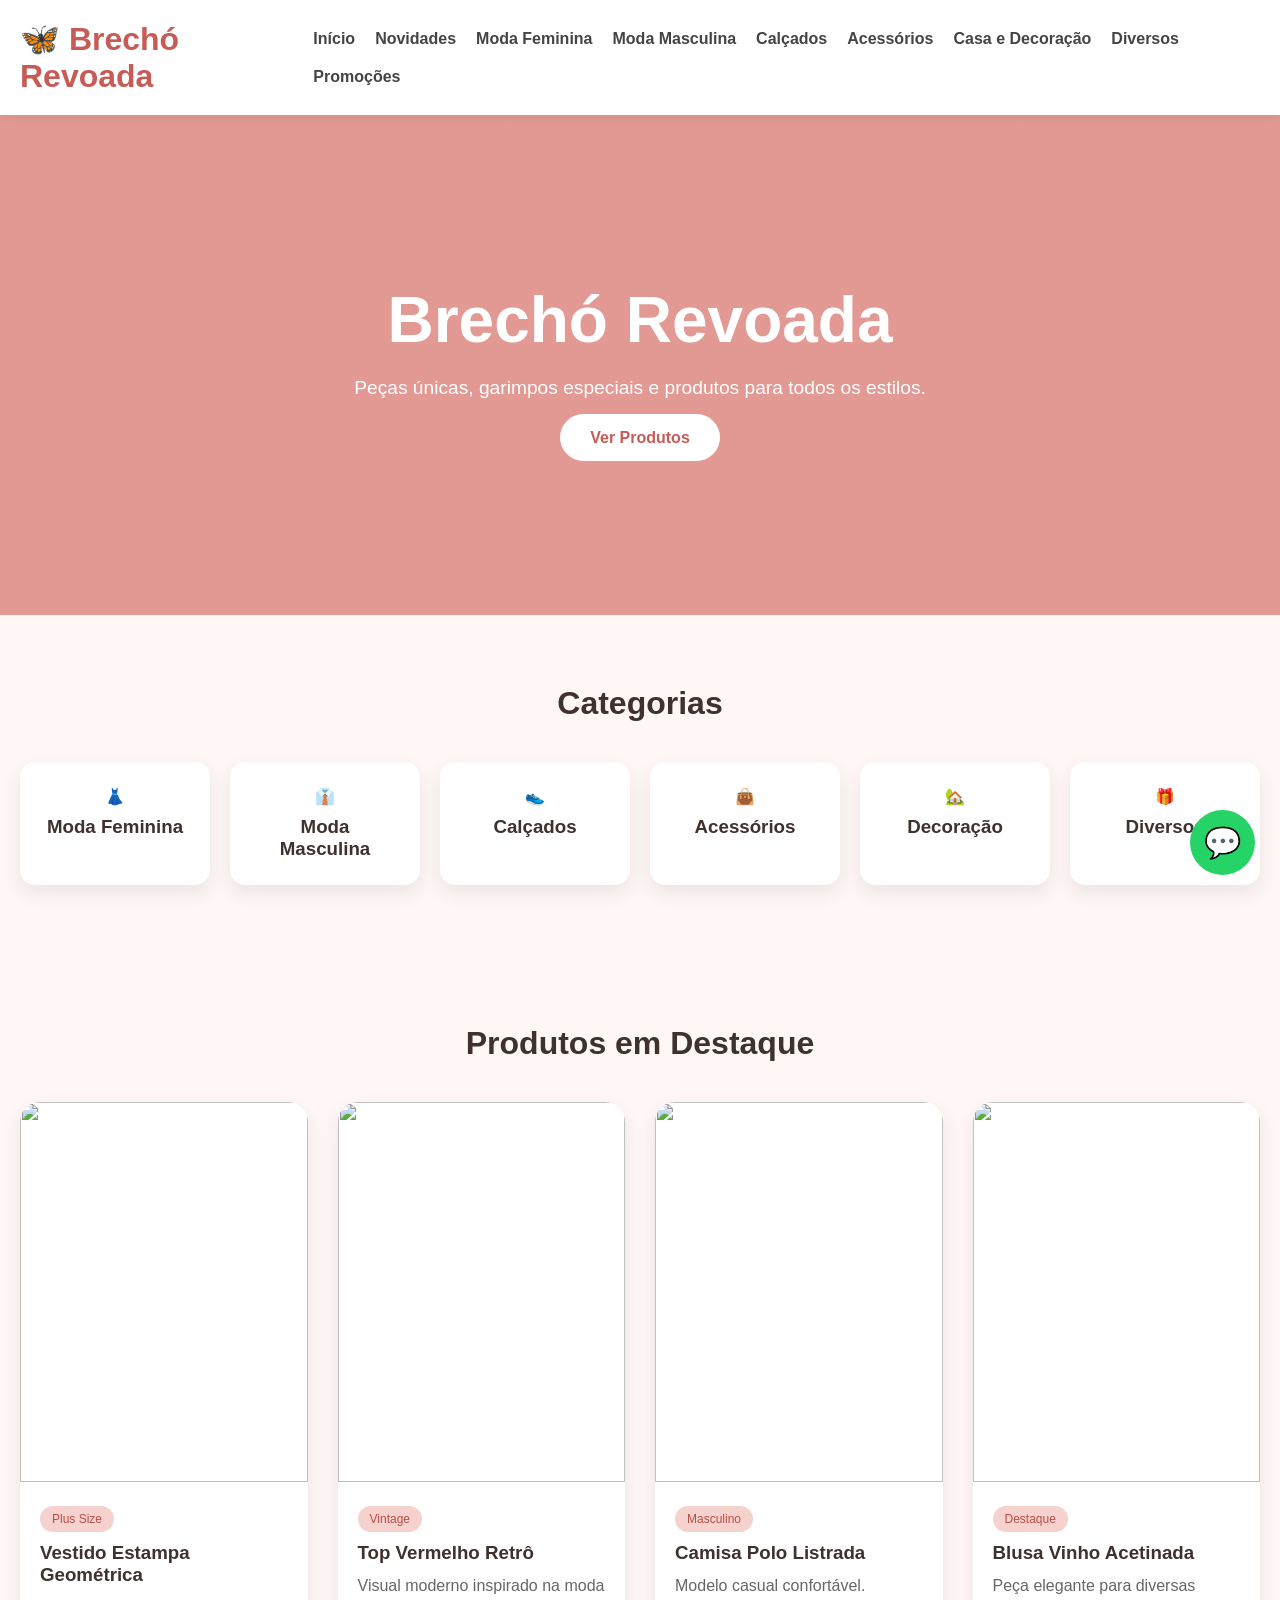
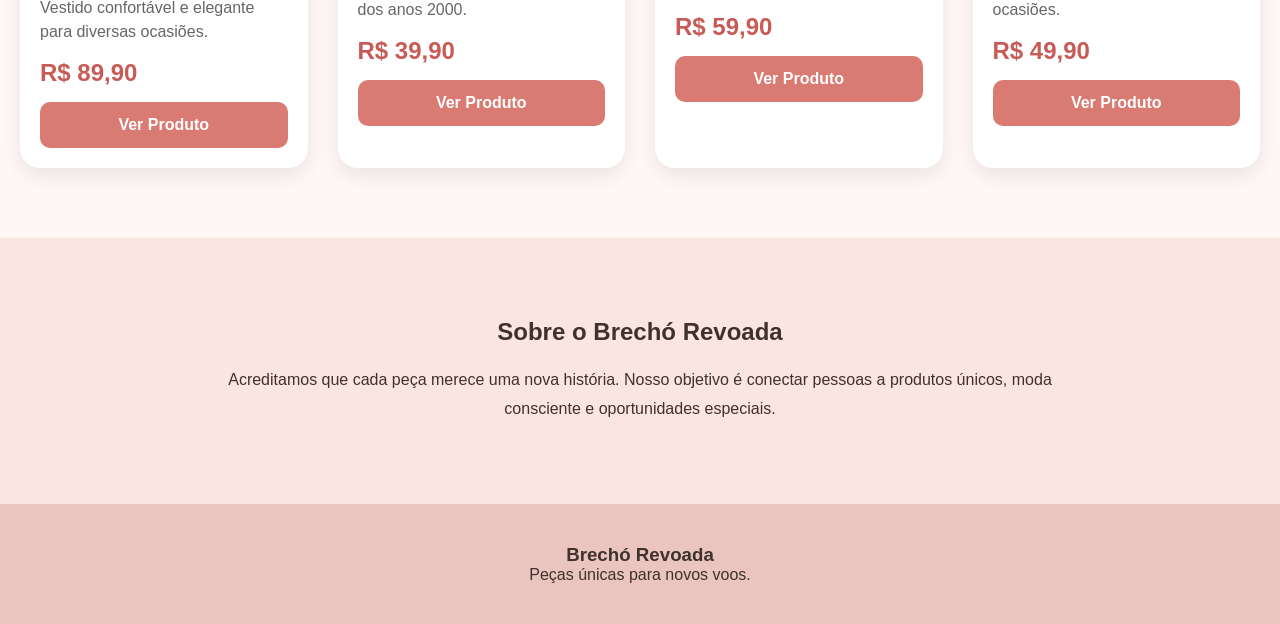
==== index.html @ b34c31a0 "Create index.html" ====
<!DOCTYPE html>
<html lang="pt-BR">
<head>
<meta charset="UTF-8">
<meta name="viewport" content="width=device-width, initial-scale=1.0">

<title>Brechó Revoada</title>

<link rel="preconnect" href="https://fonts.googleapis.com">
<link rel="preconnect" href="https://fonts.gstatic.com" crossorigin>

<style>

:root{
--primary:#D97A73;
--primary-dark:#C75B56;
--bg:#FFF7F5;
--card:#FFFFFF;
--text:#3F312D;
--shadow:0 8px 20px rgba(0,0,0,.08);
}

*{
margin:0;
padding:0;
box-sizing:border-box;
scroll-behavior:smooth;
}

body{
font-family:Arial, sans-serif;
background:var(--bg);
color:var(--text);
}

/* HEADER */

header{
background:#fff;
position:sticky;
top:0;
z-index:1000;
box-shadow:0 2px 10px rgba(0,0,0,.08);
}

.navbar{
max-width:1400px;
margin:auto;
padding:20px;
display:flex;
justify-content:space-between;
align-items:center;
}

.logo{
font-size:2rem;
font-weight:bold;
color:var(--primary-dark);
}

nav{
display:flex;
gap:20px;
flex-wrap:wrap;
}

nav a{
text-decoration:none;
color:#444;
font-weight:600;
}

nav a:hover{
color:var(--primary);
}

/* HERO */

.hero{
height:500px;
background:
linear-gradient(
rgba(217,122,115,.75),
rgba(217,122,115,.75)
),
url("https://images.unsplash.com/photo-1483985988355-763728e1935b");

background-size:cover;
background-position:center;

display:flex;
align-items:center;
justify-content:center;
text-align:center;
color:white;
}

.hero-content{
max-width:700px;
padding:20px;
}

.hero h1{
font-size:4rem;
margin-bottom:20px;
}

.hero p{
font-size:1.2rem;
margin-bottom:30px;
}

.hero a{

background:white;
color:var(--primary-dark);

padding:15px 30px;
border-radius:30px;

text-decoration:none;
font-weight:bold;
}

/* CATEGORIAS */

.section{
padding:70px 20px;
}

.container{
max-width:1300px;
margin:auto;
}

.section-title{
text-align:center;
margin-bottom:40px;
font-size:2rem;
}

.categories{
display:grid;
grid-template-columns:repeat(auto-fit,minmax(180px,1fr));
gap:20px;
}

.category{
background:white;
padding:25px;
border-radius:15px;
text-align:center;
box-shadow:var(--shadow);
transition:.3s;
}

.category:hover{
transform:translateY(-6px);
}

.category h3{
margin-top:10px;
}

/* PRODUTOS */

.products{
display:grid;
grid-template-columns:repeat(auto-fit,minmax(280px,1fr));
gap:30px;
}

.card{
background:white;
border-radius:20px;
overflow:hidden;
box-shadow:var(--shadow);
}

.card img{
width:100%;
height:380px;
object-fit:cover;
}

.card-body{
padding:20px;
}

.tag{
background:#F5D2CE;
color:#B94E47;
display:inline-block;
padding:6px 12px;
border-radius:15px;
font-size:12px;
margin-bottom:10px;
}

.card h3{
margin-bottom:10px;
}

.card p{
color:#666;
line-height:1.5;
}

.price{
font-size:1.5rem;
font-weight:bold;
margin-top:15px;
color:var(--primary-dark);
}

.btn{
display:block;
margin-top:15px;
text-align:center;
background:var(--primary);
color:white;
padding:14px;
border-radius:10px;
text-decoration:none;
font-weight:bold;
}

/* MODAL */

.modal{
display:none;
position:fixed;
inset:0;
background:rgba(0,0,0,.7);
justify-content:center;
align-items:center;
padding:20px;
z-index:5000;
}

.modal-content{
background:white;
max-width:900px;
width:100%;
border-radius:20px;
overflow:hidden;
display:grid;
grid-template-columns:1fr 1fr;
}

.modal-content img{
width:100%;
height:100%;
object-fit:cover;
}

.info{
padding:30px;
}

.info h2{
margin-bottom:15px;
}

.info p{
line-height:1.6;
}

.close{
float:right;
cursor:pointer;
font-size:30px;
}

/* SOBRE */

.about{
background:#FBE5E2;
padding:80px 20px;
text-align:center;
}

.about p{
max-width:900px;
margin:auto;
margin-top:20px;
line-height:1.8;
}

/* FOOTER */

footer{
background:#EAC4BE;
padding:40px;
text-align:center;
}

/* WHATSAPP */

.whatsapp{
position:fixed;
bottom:25px;
right:25px;

width:65px;
height:65px;

background:#25D366;
border-radius:50%;

display:flex;
justify-content:center;
align-items:center;

color:white;
font-size:30px;
text-decoration:none;
}

/* RESPONSIVO */

@media(max-width:768px){

.hero h1{
font-size:2.5rem;
}

.modal-content{
grid-template-columns:1fr;
}

nav{
display:none;
}

}

</style>
</head>
<body>

<header>

<div class="navbar">

<div class="logo">
🦋 Brechó Revoada
</div>

<nav>

<a href="#">Início</a>
<a href="#">Novidades</a>
<a href="#">Moda Feminina</a>
<a href="#">Moda Masculina</a>
<a href="#">Calçados</a>
<a href="#">Acessórios</a>
<a href="#">Casa e Decoração</a>
<a href="#">Diversos</a>
<a href="#">Promoções</a>

</nav>

</div>

</header>

<section class="hero">

<div class="hero-content">

<h1>Brechó Revoada</h1>

<p>
Peças únicas, garimpos especiais e produtos para todos os estilos.
</p>

<a href="#produtos">
Ver Produtos
</a>

</div>

</section>

<section class="section">

<div class="container">

<h2 class="section-title">
Categorias
</h2>

<div class="categories">

<div class="category">👗<h3>Moda Feminina</h3></div>

<div class="category">👔<h3>Moda Masculina</h3></div>

<div class="category">👟<h3>Calçados</h3></div>

<div class="category">👜<h3>Acessórios</h3></div>

<div class="category">🏡<h3>Decoração</h3></div>

<div class="category">🎁<h3>Diversos</h3></div>

</div>

</div>

</section>

<section class="section" id="produtos">

<div class="container">

<h2 class="section-title">
Produtos em Destaque
</h2>

<div class="products">

<div class="card">

<img src="vestido-geometrico.jpg">

<div class="card-body">

<span class="tag">Plus Size</span>

<h3>Vestido Estampa Geométrica</h3>

<p>
Vestido confortável e elegante para diversas ocasiões.
</p>

<div class="price">
R$ 89,90
</div>

<a href="#" class="btn"
onclick="abrirProduto(
'vestido-geometrico.jpg',
'Vestido Estampa Geométrica',
'Vestido longo com estampa geométrica exclusiva.',
'89,90'
)">
Ver Produto
</a>

</div>

</div>

<div class="card">

<img src="top-vermelho.jpg">

<div class="card-body">

<span class="tag">Vintage</span>

<h3>Top Vermelho Retrô</h3>

<p>
Visual moderno inspirado na moda dos anos 2000.
</p>

<div class="price">
R$ 39,90
</div>

<a href="#" class="btn"
onclick="abrirProduto(
'top-vermelho.jpg',
'Top Vermelho Retrô',
'Peça estilosa para compor looks modernos.',
'39,90'
)">
Ver Produto
</a>

</div>

</div>

<div class="card">

<img src="camisa-polo.jpg">

<div class="card-body">

<span class="tag">Masculino</span>

<h3>Camisa Polo Listrada</h3>

<p>
Modelo casual confortável.
</p>

<div class="price">
R$ 59,90
</div>

<a href="#" class="btn"
onclick="abrirProduto(
'camisa-polo.jpg',
'Camisa Polo Listrada',
'Camisa polo clássica e confortável.',
'59,90'
)">
Ver Produto
</a>

</div>

</div>

<div class="card">

<img src="blusa-vinho.jpg">

<div class="card-body">

<span class="tag">Destaque</span>

<h3>Blusa Vinho Acetinada</h3>

<p>
Peça elegante para diversas ocasiões.
</p>

<div class="price">
R$ 49,90
</div>

<a href="#" class="btn"
onclick="abrirProduto(
'blusa-vinho.jpg',
'Blusa Vinho Acetinada',
'Elegante e sofisticada.',
'49,90'
)">
Ver Produto
</a>

</div>

</div>

</div>

</div>

</section>

<section class="about">

<h2>
Sobre o Brechó Revoada
</h2>

<p>
Acreditamos que cada peça merece uma nova história. Nosso objetivo é conectar pessoas a produtos únicos, moda consciente e oportunidades especiais.
</p>

</section>

<footer>

<h3>Brechó Revoada</h3>

<p>Peças únicas para novos voos.</p>

</footer>

<div class="modal" id="modal">

<div class="modal-content">

<img id="modalImg">

<div class="info">

<div class="close" onclick="fecharProduto()">✖</div>

<h2 id="modalNome"></h2>

<p id="modalDesc"></p>

<br>

<h2 id="modalPreco"></h2>

<br>

<a
id="whatsBtn"
class="btn"
target="_blank">

Finalizar Compra pelo WhatsApp

</a>

</div>

</div>

</div>

<a
class="whatsapp"
target="_blank"
href="https://wa.me/5519999999999">

💬

</a>

<script>

function abrirProduto(img,nome,desc,preco){

document.getElementById('modal').style.display='flex';

document.getElementById('modalImg').src=img;

document.getElementById('modalNome').innerText=nome;

document.getElementById('modalDesc').innerText=desc;

document.getElementById('modalPreco').innerText='R$ '+preco;

document.getElementById('whatsBtn').href=
'https://wa.me/5519999999999?text=Olá! Tenho interesse em '+nome;

}

function fecharProduto(){

document.getElementById('modal').style.display='none';

}

</script>

</body>
</html>
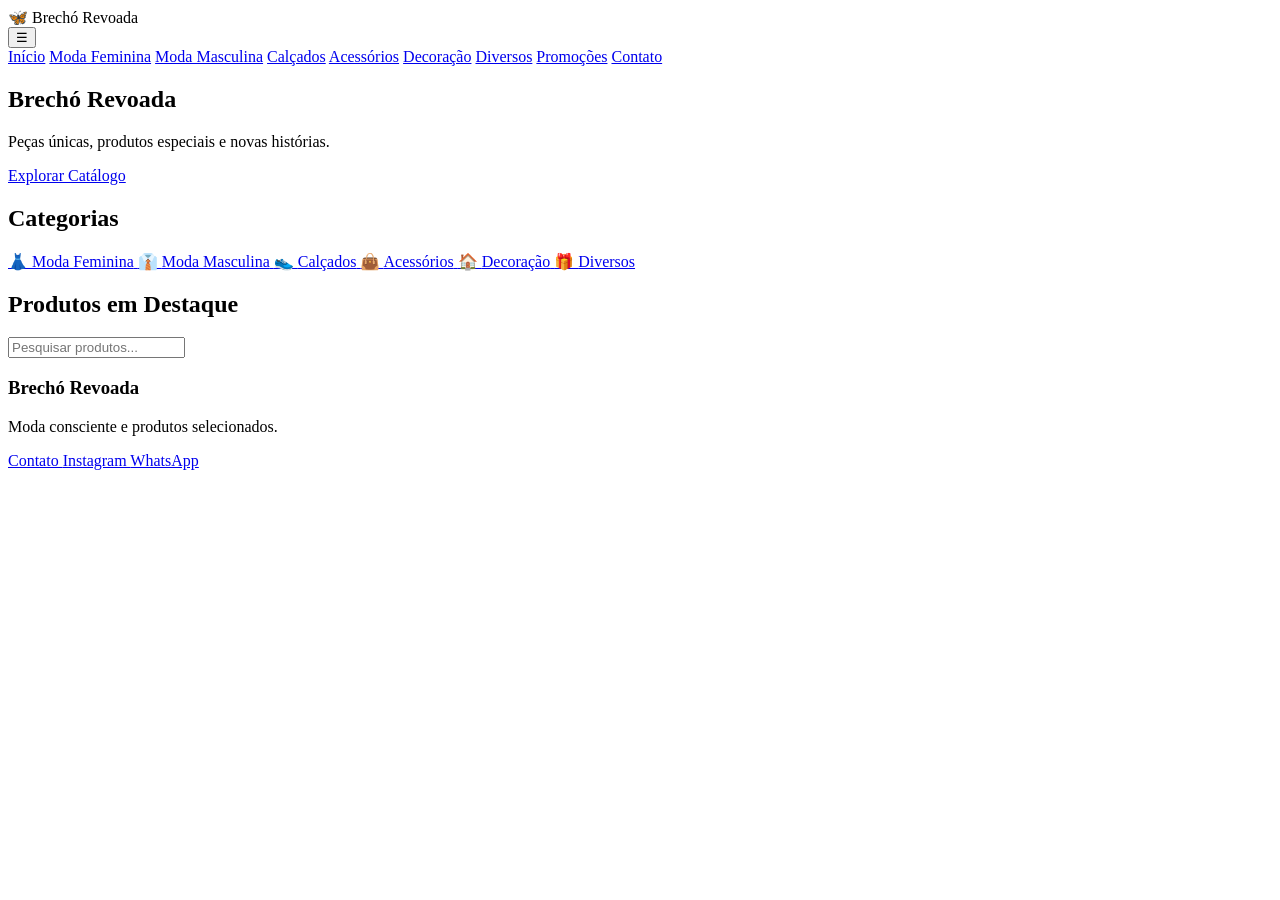
==== commit 88ae8c71: "Update index.html" ====
--- a/index.html
+++ b/index.html
@@ -1,367 +1,56 @@
 <!DOCTYPE html>
 <html lang="pt-BR">
+
 <head>
 <meta charset="UTF-8">
 <meta name="viewport" content="width=device-width, initial-scale=1.0">
 
 <title>Brechó Revoada</title>
 
-<link rel="preconnect" href="https://fonts.googleapis.com">
-<link rel="preconnect" href="https://fonts.gstatic.com" crossorigin>
+<link rel="stylesheet" href="css/style.css">
 
-<style>
+<script defer src="js/produtos.js"></script>
+<script defer src="js/script.js"></script>
 
-:root{
---primary:#D97A73;
---primary-dark:#C75B56;
---bg:#FFF7F5;
---card:#FFFFFF;
---text:#3F312D;
---shadow:0 8px 20px rgba(0,0,0,.08);
-}
+</head>
 
-*{
-margin:0;
-padding:0;
-box-sizing:border-box;
-scroll-behavior:smooth;
-}
-
-body{
-font-family:Arial, sans-serif;
-background:var(--bg);
-color:var(--text);
-}
-
-/* HEADER */
-
-header{
-background:#fff;
-position:sticky;
-top:0;
-z-index:1000;
-box-shadow:0 2px 10px rgba(0,0,0,.08);
-}
-
-.navbar{
-max-width:1400px;
-margin:auto;
-padding:20px;
-display:flex;
-justify-content:space-between;
-align-items:center;
-}
-
-.logo{
-font-size:2rem;
-font-weight:bold;
-color:var(--primary-dark);
-}
-
-nav{
-display:flex;
-gap:20px;
-flex-wrap:wrap;
-}
-
-nav a{
-text-decoration:none;
-color:#444;
-font-weight:600;
-}
-
-nav a:hover{
-color:var(--primary);
-}
-
-/* HERO */
-
-.hero{
-height:500px;
-background:
-linear-gradient(
-rgba(217,122,115,.75),
-rgba(217,122,115,.75)
-),
-url("https://images.unsplash.com/photo-1483985988355-763728e1935b");
-
-background-size:cover;
-background-position:center;
-
-display:flex;
-align-items:center;
-justify-content:center;
-text-align:center;
-color:white;
-}
-
-.hero-content{
-max-width:700px;
-padding:20px;
-}
-
-.hero h1{
-font-size:4rem;
-margin-bottom:20px;
-}
-
-.hero p{
-font-size:1.2rem;
-margin-bottom:30px;
-}
-
-.hero a{
-
-background:white;
-color:var(--primary-dark);
-
-padding:15px 30px;
-border-radius:30px;
-
-text-decoration:none;
-font-weight:bold;
-}
-
-/* CATEGORIAS */
-
-.section{
-padding:70px 20px;
-}
-
-.container{
-max-width:1300px;
-margin:auto;
-}
-
-.section-title{
-text-align:center;
-margin-bottom:40px;
-font-size:2rem;
-}
-
-.categories{
-display:grid;
-grid-template-columns:repeat(auto-fit,minmax(180px,1fr));
-gap:20px;
-}
-
-.category{
-background:white;
-padding:25px;
-border-radius:15px;
-text-align:center;
-box-shadow:var(--shadow);
-transition:.3s;
-}
-
-.category:hover{
-transform:translateY(-6px);
-}
-
-.category h3{
-margin-top:10px;
-}
-
-/* PRODUTOS */
-
-.products{
-display:grid;
-grid-template-columns:repeat(auto-fit,minmax(280px,1fr));
-gap:30px;
-}
-
-.card{
-background:white;
-border-radius:20px;
-overflow:hidden;
-box-shadow:var(--shadow);
-}
-
-.card img{
-width:100%;
-height:380px;
-object-fit:cover;
-}
-
-.card-body{
-padding:20px;
-}
-
-.tag{
-background:#F5D2CE;
-color:#B94E47;
-display:inline-block;
-padding:6px 12px;
-border-radius:15px;
-font-size:12px;
-margin-bottom:10px;
-}
-
-.card h3{
-margin-bottom:10px;
-}
-
-.card p{
-color:#666;
-line-height:1.5;
-}
-
-.price{
-font-size:1.5rem;
-font-weight:bold;
-margin-top:15px;
-color:var(--primary-dark);
-}
-
-.btn{
-display:block;
-margin-top:15px;
-text-align:center;
-background:var(--primary);
-color:white;
-padding:14px;
-border-radius:10px;
-text-decoration:none;
-font-weight:bold;
-}
-
-/* MODAL */
-
-.modal{
-display:none;
-position:fixed;
-inset:0;
-background:rgba(0,0,0,.7);
-justify-content:center;
-align-items:center;
-padding:20px;
-z-index:5000;
-}
-
-.modal-content{
-background:white;
-max-width:900px;
-width:100%;
-border-radius:20px;
-overflow:hidden;
-display:grid;
-grid-template-columns:1fr 1fr;
-}
-
-.modal-content img{
-width:100%;
-height:100%;
-object-fit:cover;
-}
-
-.info{
-padding:30px;
-}
-
-.info h2{
-margin-bottom:15px;
-}
-
-.info p{
-line-height:1.6;
-}
-
-.close{
-float:right;
-cursor:pointer;
-font-size:30px;
-}
-
-/* SOBRE */
-
-.about{
-background:#FBE5E2;
-padding:80px 20px;
-text-align:center;
-}
-
-.about p{
-max-width:900px;
-margin:auto;
-margin-top:20px;
-line-height:1.8;
-}
-
-/* FOOTER */
-
-footer{
-background:#EAC4BE;
-padding:40px;
-text-align:center;
-}
-
-/* WHATSAPP */
-
-.whatsapp{
-position:fixed;
-bottom:25px;
-right:25px;
-
-width:65px;
-height:65px;
-
-background:#25D366;
-border-radius:50%;
-
-display:flex;
-justify-content:center;
-align-items:center;
-
-color:white;
-font-size:30px;
-text-decoration:none;
-}
-
-/* RESPONSIVO */
-
-@media(max-width:768px){
-
-.hero h1{
-font-size:2.5rem;
-}
-
-.modal-content{
-grid-template-columns:1fr;
-}
-
-nav{
-display:none;
-}
-
-}
-
-</style>
-</head>
 <body>
 
 <header>
 
-<div class="navbar">
+<div class="logo">
 
-<div class="logo">
 🦋 Brechó Revoada
+
 </div>
 
-<nav>
+<button class="menu-btn" onclick="toggleMenu()">
 
-<a href="#">Início</a>
-<a href="#">Novidades</a>
-<a href="#">Moda Feminina</a>
-<a href="#">Moda Masculina</a>
-<a href="#">Calçados</a>
-<a href="#">Acessórios</a>
-<a href="#">Casa e Decoração</a>
-<a href="#">Diversos</a>
-<a href="#">Promoções</a>
+☰
+
+</button>
+
+<nav id="menu">
+
+<a href="index.html">Início</a>
+
+<a href="feminino.html">Moda Feminina</a>
+
+<a href="masculino.html">Moda Masculina</a>
+
+<a href="calcados.html">Calçados</a>
+
+<a href="acessorios.html">Acessórios</a>
+
+<a href="decoracao.html">Decoração</a>
+
+<a href="diversos.html">Diversos</a>
+
+<a href="promocoes.html">Promoções</a>
+
+<a href="contato.html">Contato</a>
 
 </nav>
-
-</div>
 
 </header>
 
@@ -372,198 +61,74 @@
 <h1>Brechó Revoada</h1>
 
 <p>
-Peças únicas, garimpos especiais e produtos para todos os estilos.
+
+Peças únicas, produtos especiais e novas histórias.
+
 </p>
 
-<a href="#produtos">
-Ver Produtos
+<a href="#produtos" class="btn">
+
+Explorar Catálogo
+
 </a>
 
 </div>
 
 </section>
 
-<section class="section">
+<section class="categorias">
 
-<div class="container">
+<h2>Categorias</h2>
 
-<h2 class="section-title">
-Categorias
-</h2>
+<div class="categoria-grid">
 
-<div class="categories">
+<a href="feminino.html" class="categoria-card">
+👗
+<span>Moda Feminina</span>
+</a>
 
-<div class="category">👗<h3>Moda Feminina</h3></div>
+<a href="masculino.html" class="categoria-card">
+👔
+<span>Moda Masculina</span>
+</a>
 
-<div class="category">👔<h3>Moda Masculina</h3></div>
+<a href="calcados.html" class="categoria-card">
+👟
+<span>Calçados</span>
+</a>
 
-<div class="category">👟<h3>Calçados</h3></div>
+<a href="acessorios.html" class="categoria-card">
+👜
+<span>Acessórios</span>
+</a>
 
-<div class="category">👜<h3>Acessórios</h3></div>
+<a href="decoracao.html" class="categoria-card">
+🏠
+<span>Decoração</span>
+</a>
 
-<div class="category">🏡<h3>Decoração</h3></div>
-
-<div class="category">🎁<h3>Diversos</h3></div>
-
-</div>
+<a href="diversos.html" class="categoria-card">
+🎁
+<span>Diversos</span>
+</a>
 
 </div>
 
 </section>
 
-<section class="section" id="produtos">
+<section id="produtos">
 
-<div class="container">
+<h2>Produtos em Destaque</h2>
 
-<h2 class="section-title">
-Produtos em Destaque
-</h2>
+<input
+type="text"
+id="pesquisa"
+placeholder="Pesquisar produtos..."
+onkeyup="pesquisarProdutos()">
 
-<div class="products">
-
-<div class="card">
-
-<img src="vestido-geometrico.jpg">
-
-<div class="card-body">
-
-<span class="tag">Plus Size</span>
-
-<h3>Vestido Estampa Geométrica</h3>
-
-<p>
-Vestido confortável e elegante para diversas ocasiões.
-</p>
-
-<div class="price">
-R$ 89,90
-</div>
-
-<a href="#" class="btn"
-onclick="abrirProduto(
-'vestido-geometrico.jpg',
-'Vestido Estampa Geométrica',
-'Vestido longo com estampa geométrica exclusiva.',
-'89,90'
-)">
-Ver Produto
-</a>
+<div id="lista-produtos">
 
 </div>
-
-</div>
-
-<div class="card">
-
-<img src="top-vermelho.jpg">
-
-<div class="card-body">
-
-<span class="tag">Vintage</span>
-
-<h3>Top Vermelho Retrô</h3>
-
-<p>
-Visual moderno inspirado na moda dos anos 2000.
-</p>
-
-<div class="price">
-R$ 39,90
-</div>
-
-<a href="#" class="btn"
-onclick="abrirProduto(
-'top-vermelho.jpg',
-'Top Vermelho Retrô',
-'Peça estilosa para compor looks modernos.',
-'39,90'
-)">
-Ver Produto
-</a>
-
-</div>
-
-</div>
-
-<div class="card">
-
-<img src="camisa-polo.jpg">
-
-<div class="card-body">
-
-<span class="tag">Masculino</span>
-
-<h3>Camisa Polo Listrada</h3>
-
-<p>
-Modelo casual confortável.
-</p>
-
-<div class="price">
-R$ 59,90
-</div>
-
-<a href="#" class="btn"
-onclick="abrirProduto(
-'camisa-polo.jpg',
-'Camisa Polo Listrada',
-'Camisa polo clássica e confortável.',
-'59,90'
-)">
-Ver Produto
-</a>
-
-</div>
-
-</div>
-
-<div class="card">
-
-<img src="blusa-vinho.jpg">
-
-<div class="card-body">
-
-<span class="tag">Destaque</span>
-
-<h3>Blusa Vinho Acetinada</h3>
-
-<p>
-Peça elegante para diversas ocasiões.
-</p>
-
-<div class="price">
-R$ 49,90
-</div>
-
-<a href="#" class="btn"
-onclick="abrirProduto(
-'blusa-vinho.jpg',
-'Blusa Vinho Acetinada',
-'Elegante e sofisticada.',
-'49,90'
-)">
-Ver Produto
-</a>
-
-</div>
-
-</div>
-
-</div>
-
-</div>
-
-</section>
-
-<section class="about">
-
-<h2>
-Sobre o Brechó Revoada
-</h2>
-
-<p>
-Acreditamos que cada peça merece uma nova história. Nosso objetivo é conectar pessoas a produtos únicos, moda consciente e oportunidades especiais.
-</p>
 
 </section>
 
@@ -571,80 +136,28 @@
 
 <h3>Brechó Revoada</h3>
 
-<p>Peças únicas para novos voos.</p>
+<p>
+Moda consciente e produtos selecionados.
+</p>
 
-</footer>
+<div class="footer-links">
 
-<div class="modal" id="modal">
+<a href="contato.html">
+Contato
+</a>
 
-<div class="modal-content">
+<a href="#">
+Instagram
+</a>
 
-<img id="modalImg">
-
-<div class="info">
-
-<div class="close" onclick="fecharProduto()">✖</div>
-
-<h2 id="modalNome"></h2>
-
-<p id="modalDesc"></p>
-
-<br>
-
-<h2 id="modalPreco"></h2>
-
-<br>
-
-<a
-id="whatsBtn"
-class="btn"
-target="_blank">
-
-Finalizar Compra pelo WhatsApp
-
+<a href="#">
+WhatsApp
 </a>
 
 </div>
 
-</div>
-
-</div>
-
-<a
-class="whatsapp"
-target="_blank"
-href="https://wa.me/5519999999999">
-
-💬
-
-</a>
-
-<script>
-
-function abrirProduto(img,nome,desc,preco){
-
-document.getElementById('modal').style.display='flex';
-
-document.getElementById('modalImg').src=img;
-
-document.getElementById('modalNome').innerText=nome;
-
-document.getElementById('modalDesc').innerText=desc;
-
-document.getElementById('modalPreco').innerText='R$ '+preco;
-
-document.getElementById('whatsBtn').href=
-'https://wa.me/5519999999999?text=Olá! Tenho interesse em '+nome;
-
-}
-
-function fecharProduto(){
-
-document.getElementById('modal').style.display='none';
-
-}
-
-</script>
+</footer>
 
 </body>
+
 </html>
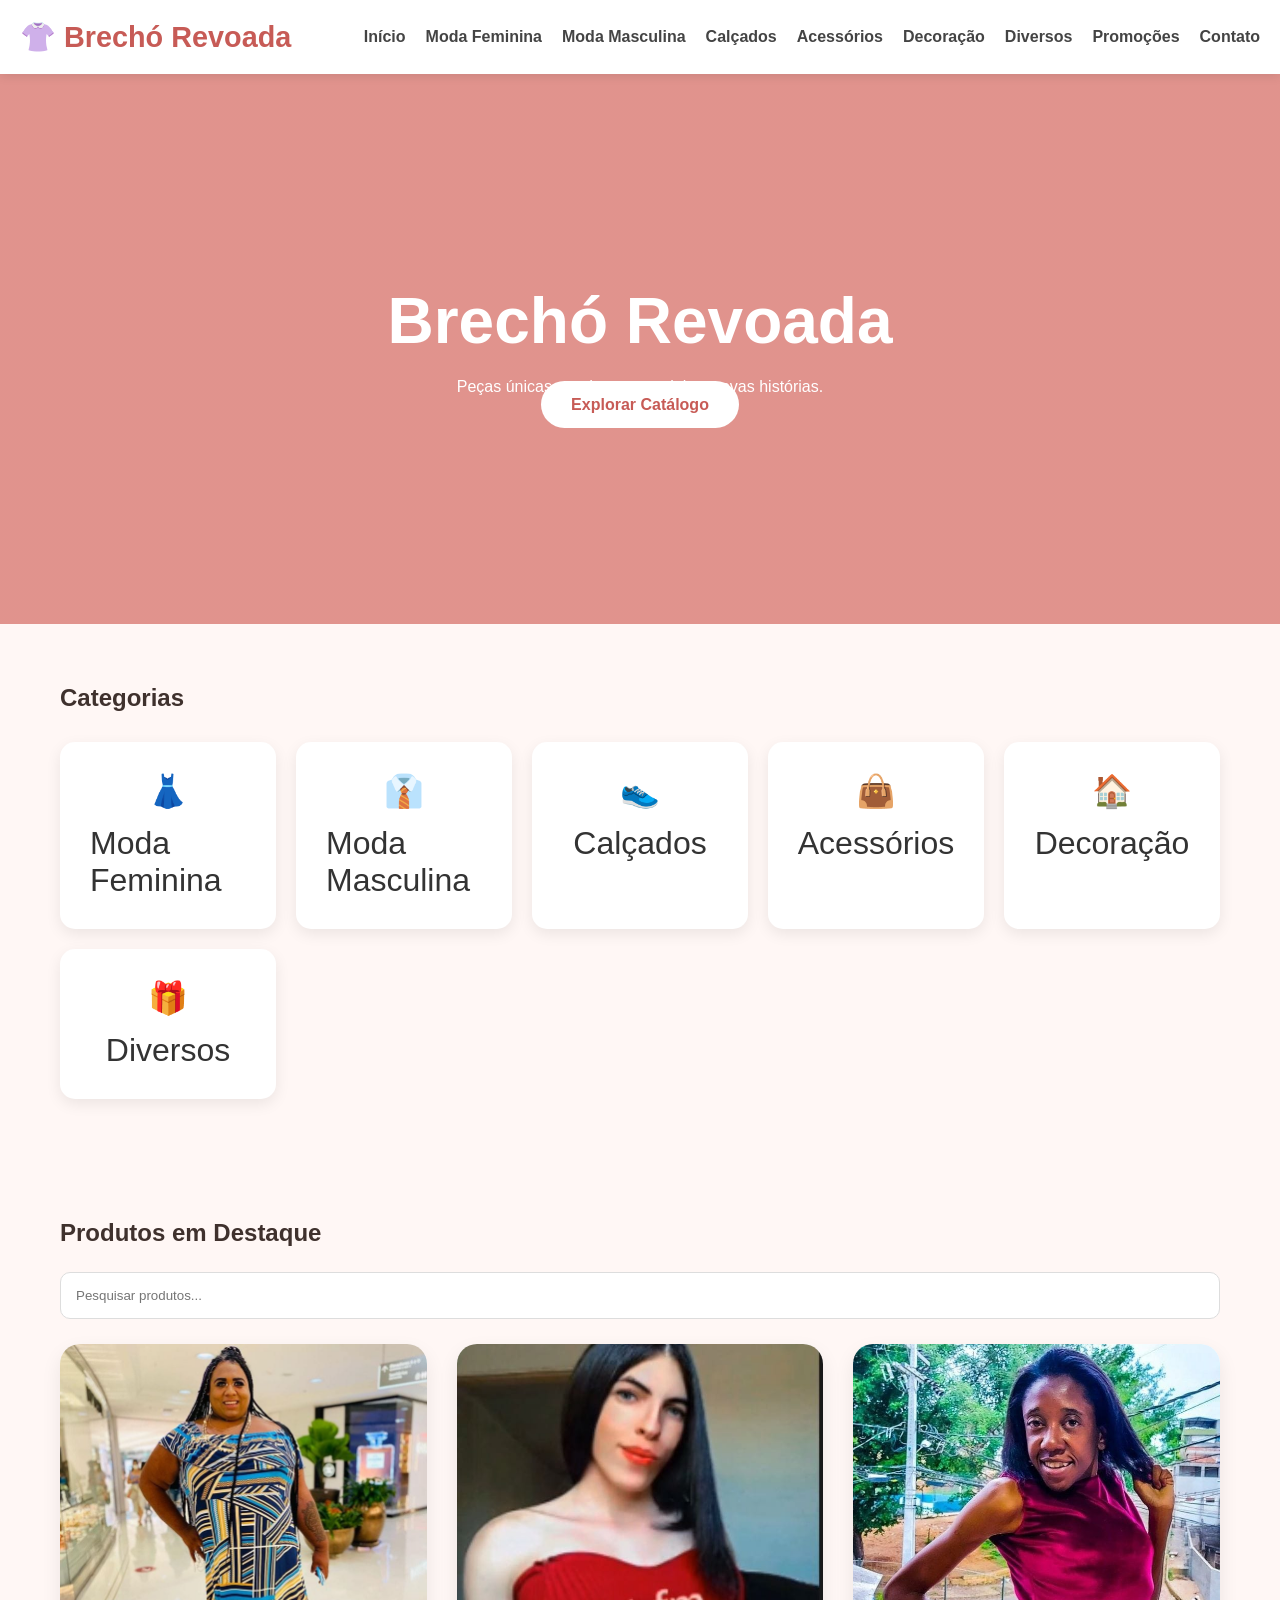
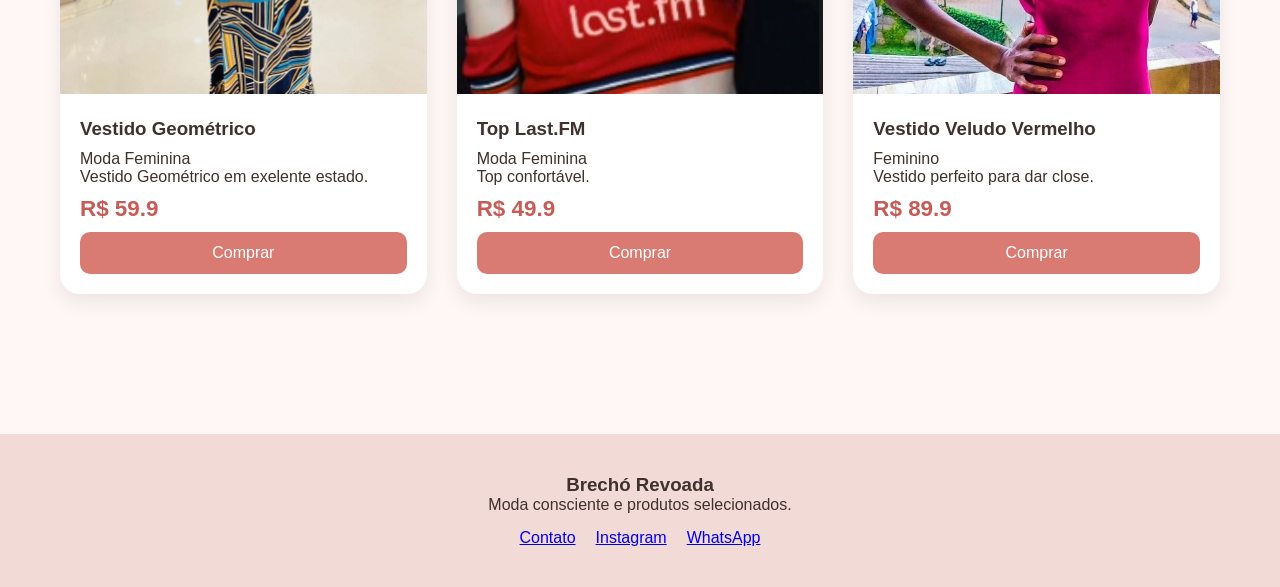
==== commit c2f93bea: "Change logo text from '🦋' to '👚'" ====
--- a/index.html
+++ b/index.html
@@ -20,7 +20,7 @@
 
 <div class="logo">
 
-🦋 Brechó Revoada
+👚 Brechó Revoada
 
 </div>
 
--- a/css/style.css
+++ b/css/style.css
@@ -0,0 +1,314 @@
+*{
+margin:0;
+padding:0;
+box-sizing:border-box;
+font-family:Arial,sans-serif;
+}
+
+body{
+background:#fff7f5;
+color:#3f312d;
+}
+
+header{
+
+background:white;
+
+padding:20px;
+
+display:flex;
+
+justify-content:space-between;
+
+align-items:center;
+
+box-shadow:0 2px 10px rgba(0,0,0,.1);
+
+position:sticky;
+
+top:0;
+z-index:999;
+
+}
+
+.logo{
+font-size:1.8rem;
+font-weight:bold;
+color:#c75b56;
+}
+
+.menu-btn{
+display:none;
+}
+
+nav{
+display:flex;
+gap:20px;
+}
+
+nav a{
+
+text-decoration:none;
+
+color:#444;
+
+font-weight:bold;
+
+}
+
+.hero{
+
+height:550px;
+
+display:flex;
+
+justify-content:center;
+
+align-items:center;
+
+background:
+linear-gradient(
+rgba(217,122,115,.8),
+rgba(217,122,115,.8)),
+
+url('https://images.unsplash.com/photo-1483985988355-763728e1935b');
+
+background-size:cover;
+background-position:center;
+
+color:white;
+
+text-align:center;
+
+}
+
+.hero h1{
+font-size:4rem;
+margin-bottom:20px;
+}
+
+.btn{
+
+background:white;
+
+padding:15px 30px;
+
+border-radius:30px;
+
+text-decoration:none;
+
+color:#c75b56;
+
+font-weight:bold;
+
+}
+
+.categorias{
+
+padding:60px 20px;
+
+max-width:1200px;
+
+margin:auto;
+
+}
+
+.categoria-grid{
+
+display:grid;
+
+grid-template-columns:
+repeat(auto-fit,minmax(180px,1fr));
+
+gap:20px;
+
+margin-top:30px;
+
+}
+
+.categoria-card{
+
+background:white;
+
+padding:30px;
+
+border-radius:15px;
+
+text-decoration:none;
+
+color:#333;
+
+font-size:2rem;
+
+display:flex;
+
+flex-direction:column;
+
+align-items:center;
+
+gap:15px;
+
+box-shadow:0 5px 15px rgba(0,0,0,.08);
+
+}
+
+#produtos{
+
+max-width:1200px;
+
+margin:auto;
+
+padding:60px 20px;
+
+}
+
+#pesquisa{
+
+width:100%;
+
+padding:15px;
+
+margin:25px 0;
+
+border:1px solid #ddd;
+
+border-radius:10px;
+
+}
+
+.produtos-grid{
+
+display:grid;
+
+grid-template-columns:
+repeat(auto-fit,minmax(280px,1fr));
+
+gap:30px;
+
+}
+
+.produto{
+
+background:white;
+
+border-radius:20px;
+
+overflow:hidden;
+
+box-shadow:0 8px 20px rgba(0,0,0,.08);
+
+}
+
+.produto img{
+
+width:100%;
+height:350px;
+object-fit:cover;
+
+}
+
+.produto-info{
+padding:20px;
+}
+
+.produto-info h3{
+margin-bottom:10px;
+}
+
+.preco{
+
+font-size:1.4rem;
+
+font-weight:bold;
+
+color:#c75b56;
+
+margin:10px 0;
+
+}
+
+.comprar{
+
+display:block;
+
+background:#d97a73;
+
+padding:12px;
+
+border-radius:10px;
+
+color:white;
+
+text-decoration:none;
+
+text-align:center;
+
+}
+
+footer{
+
+margin-top:80px;
+
+background:#f2dad7;
+
+padding:40px;
+
+text-align:center;
+
+}
+
+.footer-links{
+
+display:flex;
+
+justify-content:center;
+
+gap:20px;
+
+margin-top:15px;
+
+}
+
+@media(max-width:768px){
+
+.menu-btn{
+
+display:block;
+
+font-size:25px;
+
+border:none;
+
+background:none;
+
+}
+
+nav{
+
+display:none;
+
+position:absolute;
+
+top:80px;
+
+left:0;
+
+width:100%;
+
+background:white;
+
+padding:20px;
+
+flex-direction:column;
+
+}
+
+nav.active{
+display:flex;
+}
+
+.hero h1{
+font-size:2.5rem;
+}
+
+}
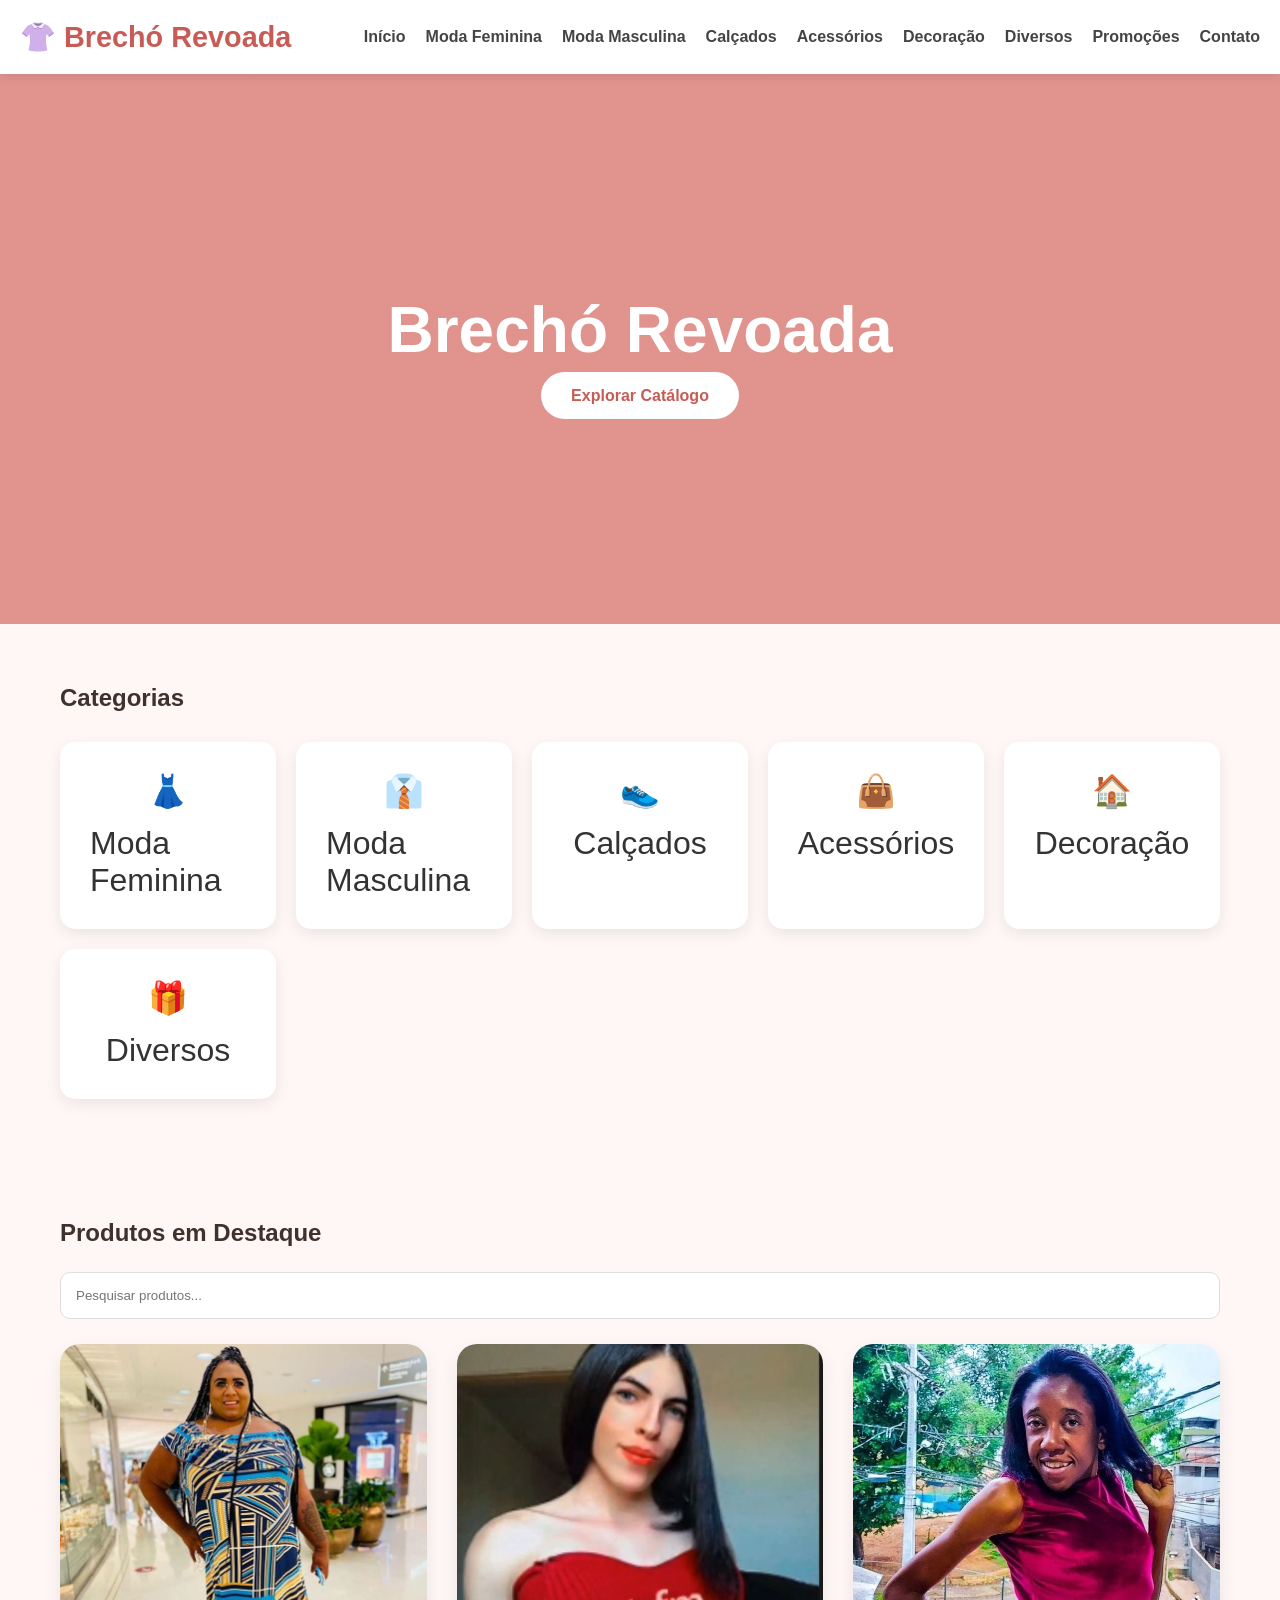
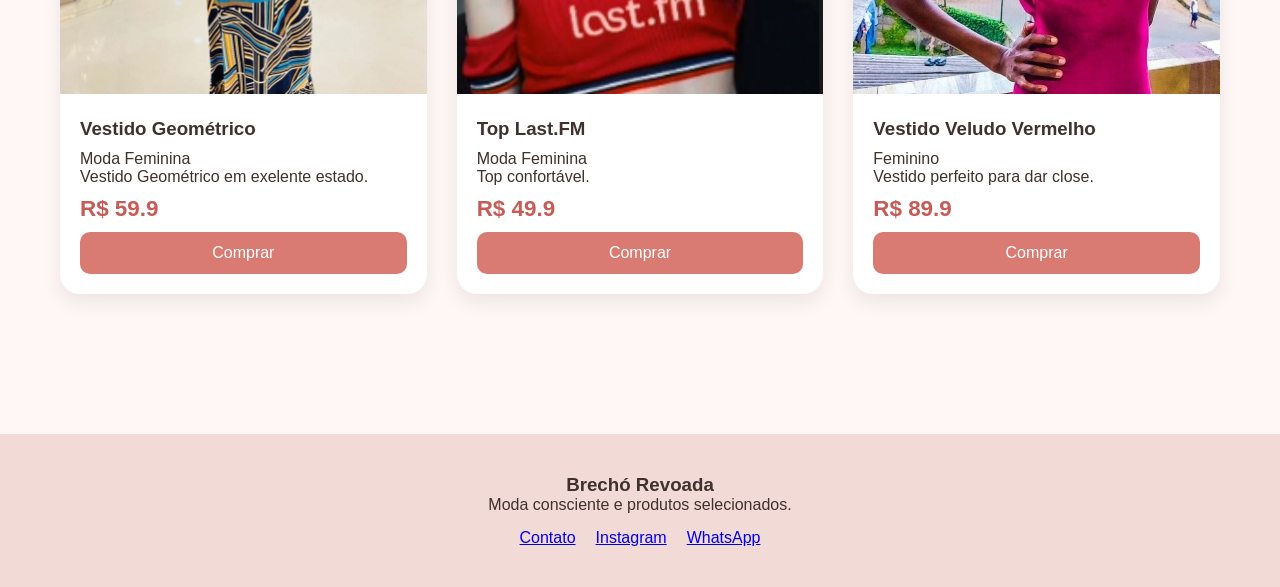
==== commit 10bb0d70: "Remove description from index.html Removed description paragraph from the homepage." ====
--- a/index.html
+++ b/index.html
@@ -62,9 +62,6 @@
 
 <p>
 
-Peças únicas, produtos especiais e novas histórias.
-
-</p>
 
 <a href="#produtos" class="btn">
 
